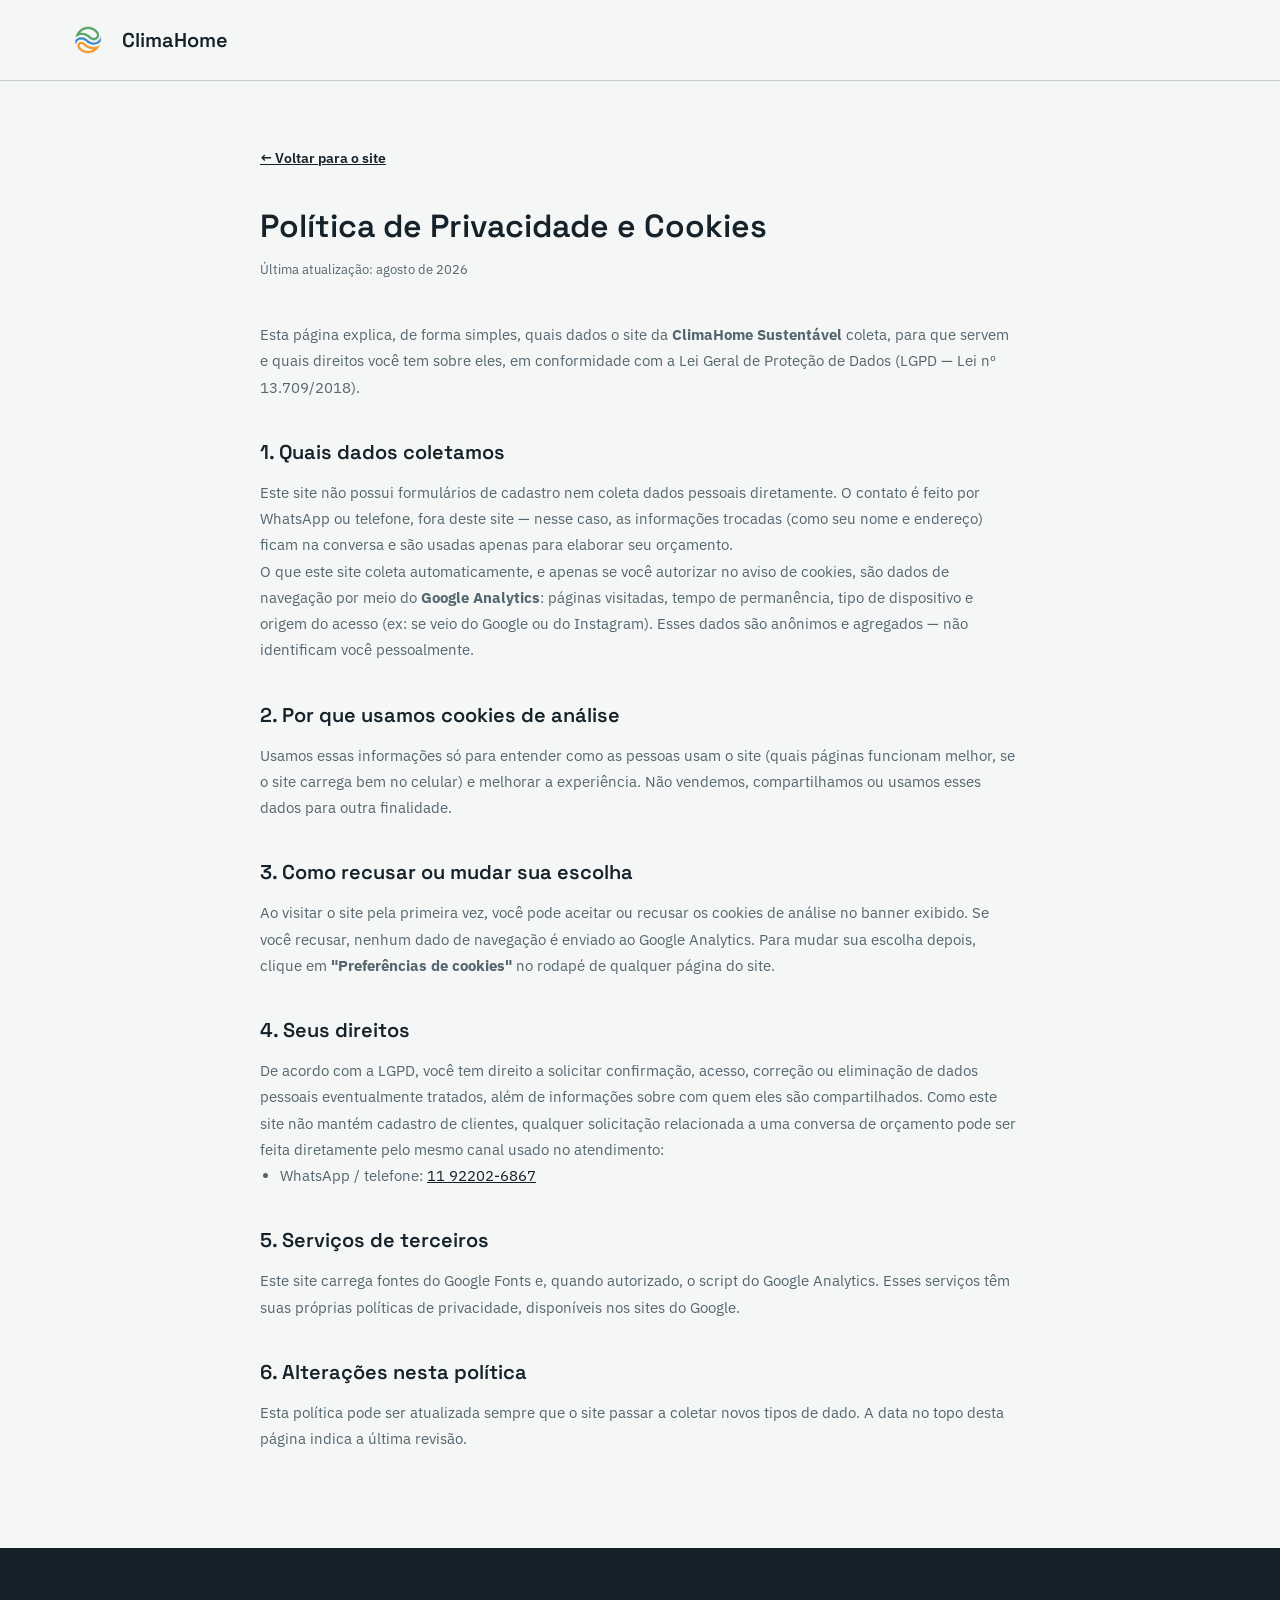
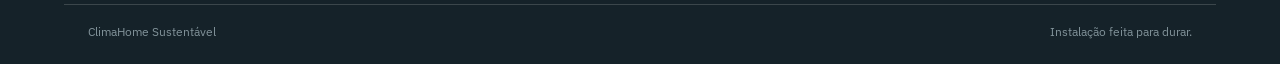
==== privacidade.html @ 676096f8 "Primeiro commit: landing page ClimaHome Sustentável" ====
<!DOCTYPE html>
<html lang="pt-BR">
<head>
<meta charset="UTF-8">
<meta name="viewport" content="width=device-width, initial-scale=1.0">
<title>Política de Privacidade — ClimaHome Sustentável</title>
<meta name="description" content="Política de privacidade e uso de cookies do site da ClimaHome Sustentável.">
<meta name="robots" content="noindex">
<link rel="canonical" href="https://www.climahomesustentavel.com.br/privacidade.html">
<link rel="preconnect" href="https://fonts.googleapis.com">
<link href="https://fonts.googleapis.com/css2?family=IBM+Plex+Sans:wght@400;500;600&family=Space+Grotesk:wght@500;600;700&display=swap" rel="stylesheet">
<link rel="stylesheet" href="styles.css">
<link rel="icon" type="image/png" href="assets/logo-icone.png">
<style>
  .legal{padding:64px 0 96px;max-width:760px}
  .legal h1{font-size:32px;margin-bottom:8px}
  .legal .updated{color:var(--ink-500);font-size:13px;margin-bottom:40px}
  .legal h2{font-size:20px;margin:36px 0 12px}
  .legal p,.legal li{color:var(--ink-500);font-size:15px;line-height:1.75}
  .legal ul{padding-left:20px;margin-bottom:12px}
  .legal a{color:var(--ink-900);text-decoration:underline}
  .back-link{display:inline-flex;align-items:center;gap:6px;margin-bottom:32px;font-size:14px;font-weight:600;color:var(--ink-900)}
</style>
</head>
<body>

<header>
  <div class="wrap nav">
    <a href="index.html" class="brand"><img src="assets/logo-icone.png" alt="ClimaHome Sustentável"><span>ClimaHome</span></a>
  </div>
</header>

<section class="wrap legal">
  <a class="back-link" href="index.html">← Voltar para o site</a>
  <h1>Política de Privacidade e Cookies</h1>
  <p class="updated">Última atualização: agosto de 2026</p>

  <p>Esta página explica, de forma simples, quais dados o site da <strong>ClimaHome Sustentável</strong> coleta, para que servem e quais direitos você tem sobre eles, em conformidade com a Lei Geral de Proteção de Dados (LGPD — Lei nº 13.709/2018).</p>

  <h2>1. Quais dados coletamos</h2>
  <p>Este site não possui formulários de cadastro nem coleta dados pessoais diretamente. O contato é feito por WhatsApp ou telefone, fora deste site — nesse caso, as informações trocadas (como seu nome e endereço) ficam na conversa e são usadas apenas para elaborar seu orçamento.</p>
  <p>O que este site coleta automaticamente, e apenas se você autorizar no aviso de cookies, são dados de navegação por meio do <strong>Google Analytics</strong>: páginas visitadas, tempo de permanência, tipo de dispositivo e origem do acesso (ex: se veio do Google ou do Instagram). Esses dados são anônimos e agregados — não identificam você pessoalmente.</p>

  <h2>2. Por que usamos cookies de análise</h2>
  <p>Usamos essas informações só para entender como as pessoas usam o site (quais páginas funcionam melhor, se o site carrega bem no celular) e melhorar a experiência. Não vendemos, compartilhamos ou usamos esses dados para outra finalidade.</p>

  <h2>3. Como recusar ou mudar sua escolha</h2>
  <p>Ao visitar o site pela primeira vez, você pode aceitar ou recusar os cookies de análise no banner exibido. Se você recusar, nenhum dado de navegação é enviado ao Google Analytics. Para mudar sua escolha depois, clique em <strong>"Preferências de cookies"</strong> no rodapé de qualquer página do site.</p>

  <h2>4. Seus direitos</h2>
  <p>De acordo com a LGPD, você tem direito a solicitar confirmação, acesso, correção ou eliminação de dados pessoais eventualmente tratados, além de informações sobre com quem eles são compartilhados. Como este site não mantém cadastro de clientes, qualquer solicitação relacionada a uma conversa de orçamento pode ser feita diretamente pelo mesmo canal usado no atendimento:</p>
  <ul>
    <li>WhatsApp / telefone: <a href="tel:+5511922026867">11 92202-6867</a></li>
  </ul>

  <h2>5. Serviços de terceiros</h2>
  <p>Este site carrega fontes do Google Fonts e, quando autorizado, o script do Google Analytics. Esses serviços têm suas próprias políticas de privacidade, disponíveis nos sites do Google.</p>

  <h2>6. Alterações nesta política</h2>
  <p>Esta política pode ser atualizada sempre que o site passar a coletar novos tipos de dado. A data no topo desta página indica a última revisão.</p>
</section>

<footer>
  <div class="wrap footer-bottom">
    <span>ClimaHome Sustentável</span>
    <span>Instalação feita para durar.</span>
  </div>
</footer>

</body>
</html>
---- styles.css ----
:root{--teal-900:#152229;--blue-500:#40afd4;--blue-50:#f5f6f6;--orange-500:#f49128;--orange-600:#dc7818;--green-500:#52a360;--ink-900:#152229;--ink-500:#54666e;--border:#c6cbcc;--paper:#f5f6f6;--radius:10px;}
*{box-sizing:border-box;margin:0;padding:0}html{scroll-behavior:smooth}body{background:var(--paper);color:var(--ink-900);font-family:'IBM Plex Sans',sans-serif;line-height:1.55}img{max-width:100%;display:block}a{color:inherit;text-decoration:none}.wrap{max-width:1152px;margin:0 auto;padding:0 24px}h1,h2,h3{font-family:'Space Grotesk',sans-serif;font-weight:600;letter-spacing:0}
header{position:sticky;top:0;z-index:20;border-bottom:1px solid var(--border);background:rgba(245,246,246,.88);backdrop-filter:blur(12px)}.nav{display:flex;align-items:center;justify-content:space-between;padding:16px 0}.brand{display:flex;align-items:center;gap:10px;font:600 20px 'Space Grotesk',sans-serif}.brand img{width:48px;height:48px;object-fit:cover;border-radius:50%}.brand span{font:600 20px 'Space Grotesk',sans-serif}.nav-links{display:flex;gap:32px;color:var(--ink-500);font-size:14px;font-weight:500}.btn{display:inline-flex;align-items:center;justify-content:center;gap:6px;padding:12px 22px;border:1.5px solid transparent;border-radius:999px;font-size:14px;font-weight:600;cursor:pointer}.btn-orange{background:var(--orange-500);color:var(--ink-900)}.btn-orange:hover{background:var(--orange-600)}.btn-blue{background:var(--blue-500);color:var(--ink-900)}.btn-blue:hover{background:#2e99b9}.btn-outline{border-color:var(--ink-900)}.btn-outline:hover{background:var(--ink-900);color:#fff}.btn-dark{background:var(--ink-900);color:#fff}
.hero{padding:64px 0 80px}.hero-grid{display:grid;grid-template-columns:1fr 1fr;gap:48px;align-items:center}.hero h1{font-size:clamp(36px,4.1vw,54px);line-height:1.18;margin-bottom:18px}.hero h1 .hl{color:var(--orange-500)}.hero h1 .c-blue{color:var(--blue-500)}.hero h1 .c-green{color:var(--green-500)}.hero h1 .c-orange{color:var(--orange-500)}.hero p{max-width:42ch;margin-bottom:26px;color:var(--ink-500);font-size:16px;line-height:1.7}.hero-ctas{display:flex;gap:14px}.hero-media{position:relative;overflow:hidden;background:var(--ink-900);border-radius:24px}.hero-media img{width:100%;height:460px;border-radius:24px;object-fit:cover;transition:opacity .35s ease}.hero-badge{position:absolute;right:18px;bottom:18px;display:flex;align-items:center;gap:6px;padding:9px 14px;border-radius:20px;background:rgba(21,34,41,.76);color:#f5f6f6;font-size:12px;font-weight:600}.hero-badge .tag{color:var(--orange-500)}
.hero-arrow{position:absolute;z-index:2;top:50%;display:grid;place-items:center;width:42px;height:42px;transform:translateY(-50%);border:1px solid rgba(255,255,255,.65);border-radius:50%;background:rgba(21,34,41,.55);color:#fff;font-size:28px;line-height:1;cursor:pointer}.hero-arrow:hover{background:var(--orange-500);border-color:var(--orange-500)}.hero-prev{left:16px}.hero-next{right:16px}.hero-controls{position:absolute;z-index:2;bottom:22px;left:50%;display:flex;gap:7px;transform:translateX(-50%)}.hero-dot{width:8px;height:8px;padding:0;border:0;border-radius:50%;background:rgba(255,255,255,.65);cursor:pointer}.hero-dot.is-active{width:24px;border-radius:10px;background:var(--orange-500)}
.trust{margin-top:0;border-top:1px solid var(--border);border-bottom:1px solid var(--border);background:#d9d9d9}.trust-row{display:flex;justify-content:space-between;gap:20px;padding:24px 0;flex-wrap:wrap}.trust-item{display:flex;align-items:center;gap:10px;font-size:14px}.trust-item .check{display:flex;align-items:center;justify-content:center;width:26px;height:26px;border-radius:50%;background:rgba(82,163,96,.16);color:var(--green-500);font-size:15px}
.faq{padding:80px 0;background:#fff}.faq h2{max-width:24ch;margin:8px 0 32px;font-size:32px}.faq-list{display:flex;flex-direction:column;gap:12px;max-width:760px}.faq-item{overflow:hidden;border:1px solid var(--border);border-radius:14px;background:#eaebeb;transition:background .25s ease}.faq-item.is-open{background:#fff}.faq-item>button{display:flex;align-items:center;justify-content:space-between;width:100%;gap:16px;padding:18px 20px;border:0;background:none;color:inherit;text-align:left;font:600 15px 'Space Grotesk',sans-serif;cursor:pointer}.faq-item>button span:last-child{color:var(--ink-500);transition:transform .25s ease}.faq-item.is-open>button span:last-child{transform:rotate(180deg)}.faq-answer{max-height:0;overflow:hidden;padding:0 20px;transition:max-height .3s ease,padding .3s ease}.faq-item.is-open .faq-answer{max-height:220px;padding-bottom:20px}.faq-answer p{color:var(--ink-500);font-size:14px;line-height:1.7}
.services,.portfolio,.about{padding:80px 0;text-align:left}.eyebrow{color:var(--green-500);font:500 12px 'IBM Plex Mono',monospace;letter-spacing:.04em;text-transform:uppercase}.services h2,.portfolio h2,.about h2{max-width:24ch;margin:8px 0 14px;font-size:32px}.services> .wrap>p{max-width:52ch;margin:0 0 40px;color:var(--ink-500);font-size:15px}.service-grid{display:grid;grid-template-columns:repeat(3,1fr);gap:18px;align-items:start}.service-card{overflow:hidden;padding:0;border:1px solid var(--border);border-radius:16px;background:#eaebeb;transition:background .25s ease}.service-card.is-open{background:#fff}.service-illustration{width:100%;height:150px;padding:28px;object-fit:contain;background:#fff}.service-card>button{display:flex;align-items:center;width:100%;gap:12px;padding:20px;border:0;background:none;color:inherit;text-align:left;cursor:pointer}.service-card>button>div:nth-child(2){flex:1}.service-card h3{margin:0 0 3px;font-size:18px}.service-card p{color:var(--ink-500);font-size:14px}.service-card .service-details{max-height:0;overflow:hidden;padding:0 20px;transition:max-height .3s ease,padding .3s ease}.service-card.is-open .service-details{max-height:160px;padding-bottom:20px}.service-details ul{margin:0;padding-left:18px;color:var(--ink-900);font-size:13px;line-height:1.7}
.portfolio h2{max-width:22ch}.portfolio h2 .hl{color:var(--orange-500)}.portfolio h2 .hl-blue{color:var(--green-500)}.filters{display:flex;justify-content:flex-start;gap:10px;margin-bottom:28px;flex-wrap:wrap}.filter-chip{padding:9px 18px;border:1.5px solid var(--border);border-radius:20px;background:transparent;color:var(--ink-500);font-size:13px;font-weight:600;cursor:pointer}.filter-chip.active{border-color:var(--green-500);background:var(--green-500);color:var(--ink-900)}.gallery{display:grid;grid-template-columns:repeat(3,1fr);gap:16px}.gallery figure{position:relative;overflow:hidden;margin:0;aspect-ratio:4/3;border-radius:12px;cursor:zoom-in}.gallery img{width:100%;height:100%;object-fit:cover;transition:transform .3s ease}.gallery figure:hover img{transform:scale(1.04)}.gallery figcaption{position:absolute;left:10px;bottom:10px;padding:5px 10px;border-radius:14px;background:rgba(255,255,255,.92);color:var(--ink-900);font-size:11px;font-weight:600}
.about-grid{display:grid;grid-template-columns:1fr 1fr;gap:48px;align-items:center}.about-photo{position:relative;width:100%;height:auto}.about-photo::before{display:none}.about-photo img{width:100%;height:550px;border-radius:20px;object-fit:cover;object-position:center top;box-shadow:none}.about-content{max-width:520px}.about p{max-width:48ch;color:var(--ink-500);font-size:15px}.about-lead{margin-bottom:16px;color:var(--ink-900)!important;font:600 30px/1.2 'Space Grotesk',sans-serif}.about-proof{display:flex;align-items:center;gap:14px;margin-top:28px;padding:12px;border-radius:14px;background:#eaebeb}.about-proof img{width:58px;height:58px;border-radius:10px;object-fit:cover;object-position:center top}.about-proof strong,.about-proof span{display:block}.about-proof strong{font:600 18px 'Space Grotesk',sans-serif}.about-proof span{color:var(--ink-500);font-size:13px}.social{padding:64px 0;border-top:1px solid var(--border);background:#fff}.social-inner{display:flex;align-items:center;justify-content:space-between;gap:48px}.social h2{max-width:22ch;margin:8px 0;color:var(--ink-900);font:600 30px 'Space Grotesk',sans-serif}.social p{color:var(--ink-500);font-size:15px}.social-video{display:flex;align-items:center;gap:18px}.social-link{display:inline-flex;align-items:center;gap:12px;padding:15px 20px;border:1px solid var(--ink-900);border-radius:999px;color:var(--ink-900);font-weight:600;white-space:nowrap}.social-link:hover{background:var(--orange-500);border-color:var(--orange-500);color:var(--ink-900)}.how{padding:80px 0;background:var(--ink-900);color:#fff}.how .eyebrow{color:var(--orange-500)}.how h2{max-width:16ch;margin:14px 0 40px;color:#fff;font-size:32px;line-height:1.2}.steps{display:grid;grid-template-columns:repeat(4,1fr);gap:32px}.step-num{display:block;margin-bottom:8px;color:var(--orange-500);font:500 28px 'IBM Plex Mono',monospace}.step h3{margin-bottom:8px;color:#fff;font-size:17px}.step p{color:#9ba9af;font-size:14px}.contact{padding:0 0 80px}.cta-box{display:flex;align-items:center;justify-content:space-between;gap:24px;margin-top:64px;padding:40px;border-radius:24px;background:var(--blue-500);flex-wrap:wrap}
.contact-card{padding:40px;border:1px solid var(--border);border-radius:24px;background:#fff}
.contact-intro{max-width:60ch;margin-bottom:28px}
.contact-intro h3{margin:10px 0 8px;font-size:26px}
.contact-intro p{color:var(--ink-500);font-size:14px}
.contact-form{display:grid;grid-template-columns:1fr 1fr;gap:18px 20px}
.contact-form .field{display:flex;flex-direction:column;gap:6px;font-size:13px;font-weight:600;color:var(--ink-900)}
.contact-form .field em{color:var(--ink-500);font-weight:500;font-style:normal}
.contact-form .field-full{grid-column:1/-1}
.contact-form input,.contact-form select,.contact-form textarea{padding:12px 14px;border:1.5px solid var(--border);border-radius:10px;background:var(--paper);color:var(--ink-900);font:400 14px 'IBM Plex Sans',sans-serif}
.contact-form input:focus,.contact-form select:focus,.contact-form textarea:focus{outline:2px solid var(--blue-500);outline-offset:1px}
.contact-form textarea{resize:vertical}
.contact-submit{grid-column:1/-1;justify-self:start;margin-top:4px}.cta-box h3{margin-bottom:4px;color:#fff;font-size:26px}.cta-box p{color:rgba(255,255,255,.9);font-size:13px}.cta-box .btn-dark{background:var(--ink-900)}.lightbox{position:fixed;inset:0;z-index:50;display:none;align-items:center;justify-content:center;padding:24px;background:rgba(21,34,41,.88)}.lightbox.is-visible{display:flex}.lightbox img{max-width:min(900px,92vw);max-height:82vh;border-radius:14px}.lightbox-close{position:absolute;top:22px;right:22px;width:40px;height:40px;border:0;border-radius:50%;font-size:24px;cursor:pointer}.lightbox-prev,.lightbox-next{position:absolute;z-index:2;top:50%;display:grid;place-items:center;width:48px;height:48px;transform:translateY(-50%);border:1px solid rgba(255,255,255,.65);border-radius:50%;background:rgba(21,34,41,.55);color:#fff;font-size:30px;line-height:1;cursor:pointer}.lightbox-prev:hover,.lightbox-next:hover{background:var(--orange-500);border-color:var(--orange-500)}.lightbox-prev{left:16px}.lightbox-next{right:16px}:focus-visible{outline:2px solid var(--orange-500);outline-offset:2px}
@media(max-width:820px){.nav-links{display:none}.hero{padding-top:40px}.hero-grid{grid-template-columns:1fr}.hero h1{font-size:36px}.hero-media img{height:390px}.gallery{grid-template-columns:repeat(2,1fr)}.service-grid{grid-template-columns:1fr}.about-grid{grid-template-columns:1fr}.about-photo img{height:520px}.social-inner{align-items:flex-start;flex-direction:column}.social-video{align-items:flex-start;flex-direction:column;width:100%}.social-link{align-self:flex-start}.steps{grid-template-columns:repeat(2,1fr)}.trust-row{justify-content:flex-start}.cta-box{padding:28px}.contact-card{padding:28px}.contact-form{grid-template-columns:1fr}}
@media(max-width:520px){.hero h1{font-size:34px}.gallery{grid-template-columns:1fr}.steps{grid-template-columns:1fr}.cta-box h3{font-size:22px}.lightbox-prev,.lightbox-next{width:40px;height:40px;font-size:24px}.lightbox-prev{left:6px}.lightbox-next{right:6px}}

@media(min-width:821px) and (max-width:1040px){.service-grid{grid-template-columns:repeat(2,1fr)}}

.reel-preview{position:relative;display:block;width:300px;height:390px;overflow:hidden;border:8px solid #d9f1f7;border-radius:20px;background:var(--blue-50);box-shadow:0 18px 36px rgba(21,34,41,.12)}.reel-preview img{width:100%;height:100%;object-fit:cover;transition:transform .4s ease}.reel-preview::after{position:absolute;inset:0;background:linear-gradient(180deg,rgba(21,34,41,0) 42%,rgba(21,34,41,.8) 100%);content:''}.reel-preview:hover img{transform:scale(1.04)}.reel-play{position:absolute;z-index:1;top:50%;left:50%;display:grid;place-items:center;width:64px;height:64px;transform:translate(-50%,-50%);border:2px solid #fff;border-radius:50%;background:var(--orange-500);color:#fff;font-size:20px;padding-left:4px;box-shadow:0 8px 20px rgba(21,34,41,.2)}.reel-caption{position:absolute;z-index:1;right:20px;bottom:20px;left:20px;color:#fff}.reel-caption strong,.reel-caption small{display:block}.reel-caption strong{font:600 18px/1.2 'Space Grotesk',sans-serif}.reel-caption small{margin-top:6px;color:#d9f1f7;font-size:12px}.social-video{align-items:flex-end}
@media(max-width:820px){.reel-preview{width:100%;max-width:360px;height:390px}.social-video{align-items:flex-start}}

.cookie-banner{position:fixed;z-index:60;left:16px;right:16px;bottom:16px;display:none;flex-wrap:wrap;align-items:center;justify-content:space-between;gap:16px;max-width:640px;margin:0 auto;padding:18px 20px;border:1px solid var(--border);border-radius:16px;background:#fff;box-shadow:0 18px 40px rgba(21,34,41,.18)}.cookie-banner.is-visible{display:flex}.cookie-banner p{flex:1 1 260px;margin:0;color:var(--ink-500);font-size:13px;line-height:1.6}.cookie-banner a{color:var(--ink-900);text-decoration:underline}.cookie-actions{display:flex;gap:10px;flex-shrink:0}.cookie-actions .btn{padding:10px 18px;font-size:13px}
@media(max-width:520px){.cookie-banner{flex-direction:column;align-items:stretch;left:10px;right:10px;bottom:10px;padding:16px}.cookie-actions{justify-content:flex-end}}
body.has-cookie-banner .whatsapp-float{bottom:100px;transition:bottom .2s ease}
@media(max-width:520px){body.has-cookie-banner .whatsapp-float{bottom:190px}}

.whatsapp-float{position:fixed;right:24px;bottom:24px;z-index:30;display:grid;place-items:center;width:56px;height:56px;padding:0;border-radius:50%;background:#25d366;color:#fff;box-shadow:0 10px 24px rgba(21,34,41,.22);transition:transform .2s ease,box-shadow .2s ease}.whatsapp-float:hover{transform:translateY(-3px);box-shadow:0 14px 28px rgba(21,34,41,.28)}.whatsapp-float span{display:none}.whatsapp-float svg{width:27px;height:27px;fill:currentColor}.whatsapp-float:focus-visible{outline:3px solid var(--orange-500);outline-offset:3px}
@media(max-width:520px){.whatsapp-float{right:16px;bottom:16px;width:52px;height:52px;padding:0;justify-content:center}.whatsapp-float span{display:none}.whatsapp-float svg{width:25px;height:25px}}

footer{padding:56px 0 22px;background:var(--ink-900);border-top:0;color:#fff}.footer-grid{display:grid;grid-template-columns:2fr 1fr 1fr 1fr;gap:42px;padding-bottom:44px}.footer-brand-block{max-width:270px}.footer-brand-block .foot-brand img{width:190px;height:auto;filter:brightness(0) invert(1)}.footer-brand-block p{margin-top:18px;color:#aebbc0;font-size:13px;line-height:1.6}.footer-column{display:flex;flex-direction:column;align-items:flex-start;gap:10px}.footer-column h3{margin-bottom:7px;color:#fff;font-size:15px}.footer-column a,.footer-column span{color:#aebbc0;font-size:13px;transition:color .2s ease}.footer-column a:hover{color:var(--orange-500)}.footer-contact a:first-of-type{color:var(--orange-500);font-weight:600}.footer-bottom{display:flex;justify-content:space-between;gap:20px;padding-top:18px;border-top:1px solid rgba(255,255,255,.16);color:#82939a;font-size:12px;flex-wrap:wrap}.footer-bottom a{text-decoration:underline}.footer-bottom a:hover{color:var(--orange-500)}.footer-link-btn{border:0;background:none;padding:0;color:#82939a;font-size:12px;text-decoration:underline;cursor:pointer}.footer-link-btn:hover{color:var(--orange-500)}
@media(max-width:820px){.footer-grid{grid-template-columns:repeat(2,1fr);gap:32px}.footer-brand-block{grid-column:1/-1;max-width:360px}}
@media(max-width:520px){.footer-grid{grid-template-columns:1fr 1fr;gap:28px 18px}.footer-bottom{align-items:flex-start;flex-direction:column;gap:6px}.footer-brand-block .foot-brand img{width:170px}}
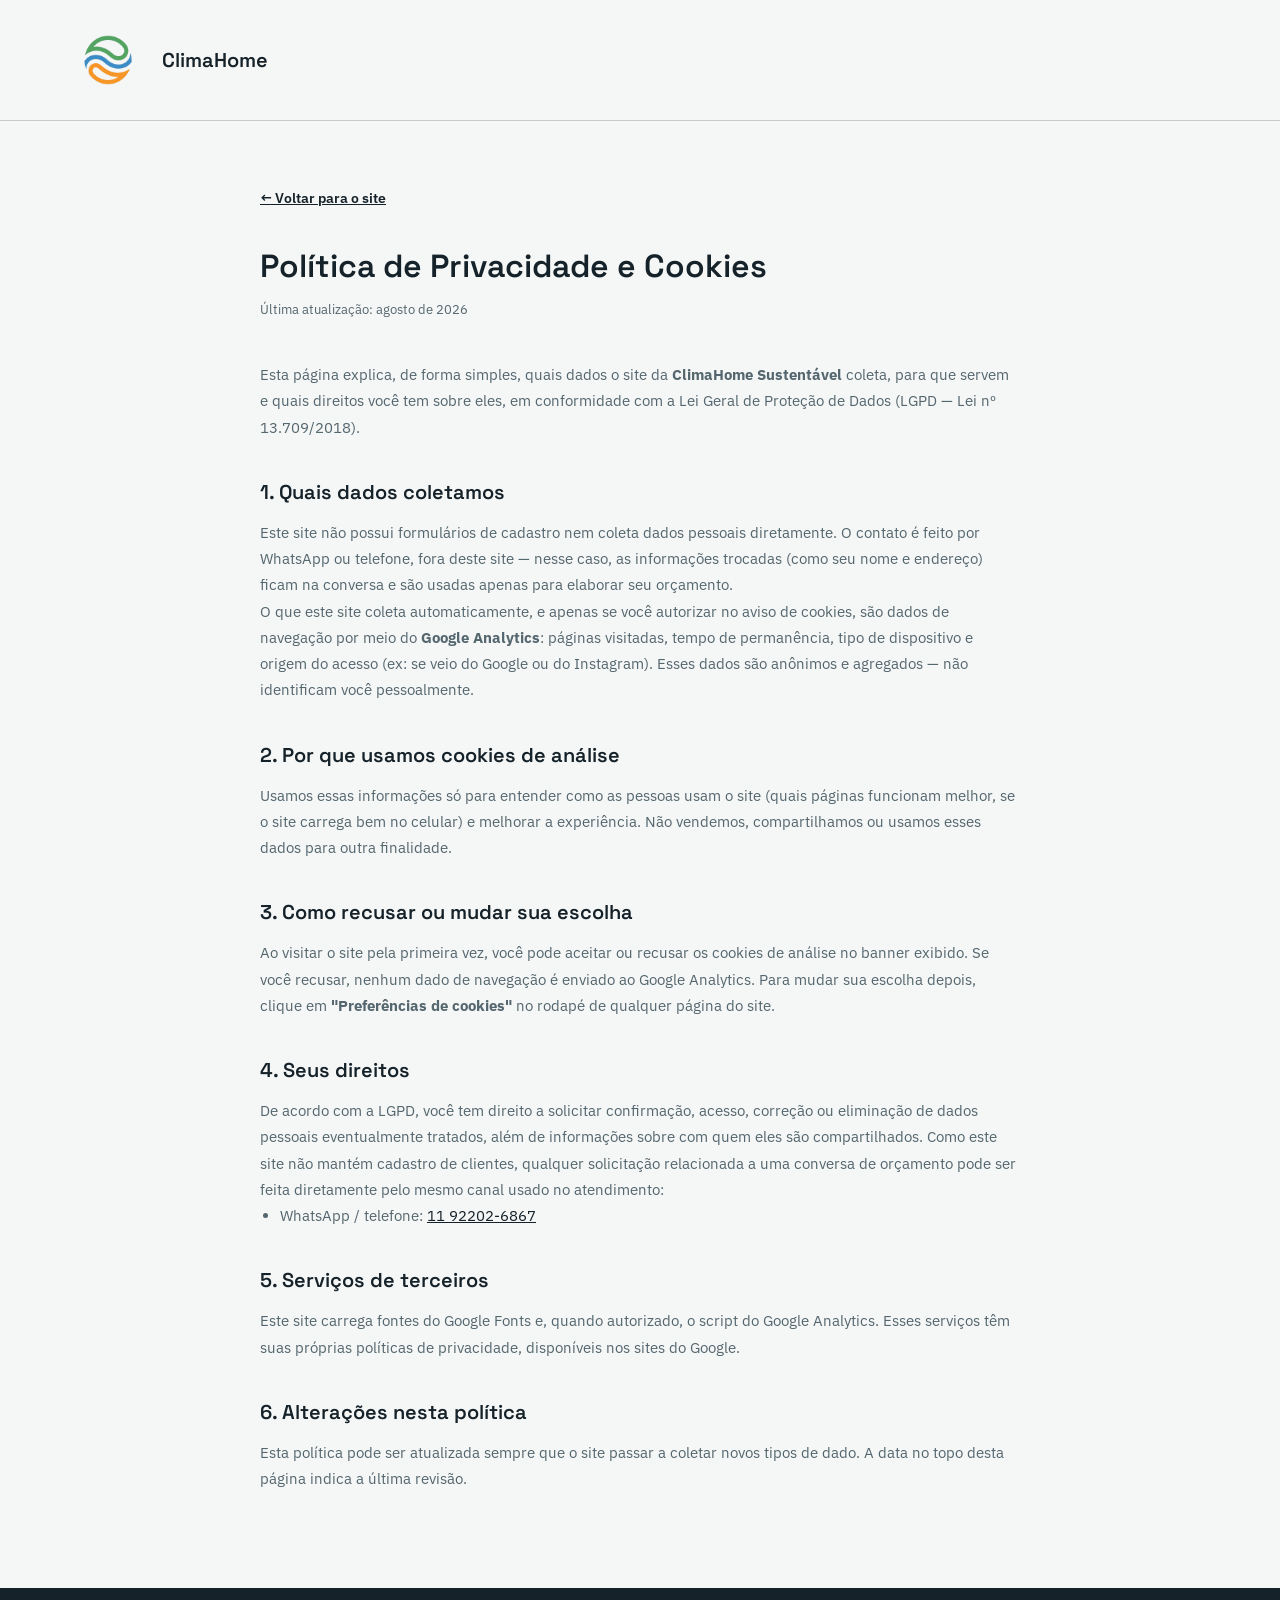
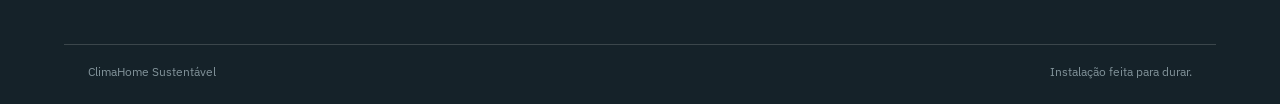
==== commit eb4441eb: "feat: redesenha hero com imagem em destaque e sobreposição de conteúdo" ====
--- a/privacidade.html
+++ b/privacidade.html
@@ -10,7 +10,9 @@
 <link rel="preconnect" href="https://fonts.googleapis.com">
 <link href="https://fonts.googleapis.com/css2?family=IBM+Plex+Sans:wght@400;500;600&family=Space+Grotesk:wght@500;600;700&display=swap" rel="stylesheet">
 <link rel="stylesheet" href="styles.css">
-<link rel="icon" type="image/png" href="assets/logo-icone.png">
+<link rel="icon" type="image/png" sizes="32x32" href="assets/favicon-32.png">
+<link rel="icon" type="image/png" sizes="512x512" href="assets/favicon.png">
+<link rel="apple-touch-icon" sizes="180x180" href="assets/favicon-180.png">
 <style>
   .legal{padding:64px 0 96px;max-width:760px}
   .legal h1{font-size:32px;margin-bottom:8px}
--- a/styles.css
+++ b/styles.css
@@ -1,12 +1,12 @@
 :root{--teal-900:#152229;--blue-500:#40afd4;--blue-50:#f5f6f6;--orange-500:#f49128;--orange-600:#dc7818;--green-500:#52a360;--ink-900:#152229;--ink-500:#54666e;--border:#c6cbcc;--paper:#f5f6f6;--radius:10px;}
 *{box-sizing:border-box;margin:0;padding:0}html{scroll-behavior:smooth}body{background:var(--paper);color:var(--ink-900);font-family:'IBM Plex Sans',sans-serif;line-height:1.55}img{max-width:100%;display:block}a{color:inherit;text-decoration:none}.wrap{max-width:1152px;margin:0 auto;padding:0 24px}h1,h2,h3{font-family:'Space Grotesk',sans-serif;font-weight:600;letter-spacing:0}
-header{position:sticky;top:0;z-index:20;border-bottom:1px solid var(--border);background:rgba(245,246,246,.88);backdrop-filter:blur(12px)}.nav{display:flex;align-items:center;justify-content:space-between;padding:16px 0}.brand{display:flex;align-items:center;gap:10px;font:600 20px 'Space Grotesk',sans-serif}.brand img{width:48px;height:48px;object-fit:cover;border-radius:50%}.brand span{font:600 20px 'Space Grotesk',sans-serif}.nav-links{display:flex;gap:32px;color:var(--ink-500);font-size:14px;font-weight:500}.btn{display:inline-flex;align-items:center;justify-content:center;gap:6px;padding:12px 22px;border:1.5px solid transparent;border-radius:999px;font-size:14px;font-weight:600;cursor:pointer}.btn-orange{background:var(--orange-500);color:var(--ink-900)}.btn-orange:hover{background:var(--orange-600)}.btn-blue{background:var(--blue-500);color:var(--ink-900)}.btn-blue:hover{background:#2e99b9}.btn-outline{border-color:var(--ink-900)}.btn-outline:hover{background:var(--ink-900);color:#fff}.btn-dark{background:var(--ink-900);color:#fff}
-.hero{padding:64px 0 80px}.hero-grid{display:grid;grid-template-columns:1fr 1fr;gap:48px;align-items:center}.hero h1{font-size:clamp(36px,4.1vw,54px);line-height:1.18;margin-bottom:18px}.hero h1 .hl{color:var(--orange-500)}.hero h1 .c-blue{color:var(--blue-500)}.hero h1 .c-green{color:var(--green-500)}.hero h1 .c-orange{color:var(--orange-500)}.hero p{max-width:42ch;margin-bottom:26px;color:var(--ink-500);font-size:16px;line-height:1.7}.hero-ctas{display:flex;gap:14px}.hero-media{position:relative;overflow:hidden;background:var(--ink-900);border-radius:24px}.hero-media img{width:100%;height:460px;border-radius:24px;object-fit:cover;transition:opacity .35s ease}.hero-badge{position:absolute;right:18px;bottom:18px;display:flex;align-items:center;gap:6px;padding:9px 14px;border-radius:20px;background:rgba(21,34,41,.76);color:#f5f6f6;font-size:12px;font-weight:600}.hero-badge .tag{color:var(--orange-500)}
-.hero-arrow{position:absolute;z-index:2;top:50%;display:grid;place-items:center;width:42px;height:42px;transform:translateY(-50%);border:1px solid rgba(255,255,255,.65);border-radius:50%;background:rgba(21,34,41,.55);color:#fff;font-size:28px;line-height:1;cursor:pointer}.hero-arrow:hover{background:var(--orange-500);border-color:var(--orange-500)}.hero-prev{left:16px}.hero-next{right:16px}.hero-controls{position:absolute;z-index:2;bottom:22px;left:50%;display:flex;gap:7px;transform:translateX(-50%)}.hero-dot{width:8px;height:8px;padding:0;border:0;border-radius:50%;background:rgba(255,255,255,.65);cursor:pointer}.hero-dot.is-active{width:24px;border-radius:10px;background:var(--orange-500)}
+header{position:sticky;top:0;z-index:20;border-bottom:1px solid var(--border);background:rgba(245,246,246,.88);backdrop-filter:blur(12px)}.nav{display:flex;align-items:center;justify-content:space-between;padding:16px 0}.brand{display:flex;align-items:center;gap:10px;font:600 20px 'Space Grotesk',sans-serif}.brand img{width:88px;height:88px;object-fit:cover;border-radius:50%}.brand span{font:600 20px 'Space Grotesk',sans-serif}.nav-links{display:flex;gap:32px;color:var(--ink-500);font-size:14px;font-weight:500}.btn{display:inline-flex;align-items:center;justify-content:center;gap:6px;padding:12px 22px;border:1.5px solid transparent;border-radius:999px;font-size:14px;font-weight:600;cursor:pointer}.btn-orange{background:var(--orange-500);color:var(--ink-900)}.btn-orange:hover{background:var(--orange-600)}.btn-blue{background:var(--blue-500);color:var(--ink-900)}.btn-blue:hover{background:#2e99b9}.btn-outline{border-color:var(--ink-900)}.btn-outline:hover{background:var(--ink-900);color:#fff}.btn-outline-light{background:#fff;color:var(--ink-900);border-color:#fff}.btn-outline-light:hover{background:var(--paper)}.btn-dark{background:var(--ink-900);color:#fff}
+.hero{padding:40px 0 64px}.hero-media{position:relative;overflow:hidden;border-radius:28px;background:var(--ink-900)}.hero-media img{width:100%;height:640px;display:block;object-fit:cover;transition:opacity .35s ease}.hero-overlay{position:absolute;inset:0;background:linear-gradient(100deg,rgba(21,34,41,.82) 0%,rgba(21,34,41,.6) 32%,rgba(21,34,41,.18) 58%,rgba(21,34,41,0) 78%)}.hero-content{position:absolute;inset:0;z-index:1;display:flex;flex-direction:column;justify-content:center;max-width:600px;padding:0 0 0 56px}.hero-content h1{color:#fff;font-size:clamp(30px,3.6vw,46px);line-height:1.2;margin-bottom:18px;text-shadow:0 2px 18px rgba(21,34,41,.35)}.hero-content h1 .c-blue{color:var(--blue-500)}.hero-content h1 .c-green{color:var(--green-500)}.hero-content h1 .c-orange{color:var(--orange-500)}.hero-content p{max-width:42ch;margin-bottom:26px;color:rgba(245,246,246,.94);font-size:16px;line-height:1.7}.hero-ctas{display:flex;gap:14px;flex-wrap:wrap}.hero-badge{position:absolute;z-index:1;right:18px;bottom:18px;display:flex;align-items:center;gap:6px;padding:9px 14px;border-radius:20px;background:rgba(21,34,41,.55);backdrop-filter:blur(4px);color:#f5f6f6;font-size:12px;font-weight:600}.hero-badge .tag{color:var(--orange-500)}
+.hero-arrow{position:absolute;z-index:2;top:24px;display:grid;place-items:center;width:42px;height:42px;border:1px solid rgba(255,255,255,.65);border-radius:50%;background:rgba(21,34,41,.4);color:#fff;font-size:28px;line-height:1;cursor:pointer}.hero-arrow:hover{background:var(--orange-500);border-color:var(--orange-500)}.hero-prev{right:76px}.hero-next{right:24px}
 .trust{margin-top:0;border-top:1px solid var(--border);border-bottom:1px solid var(--border);background:#d9d9d9}.trust-row{display:flex;justify-content:space-between;gap:20px;padding:24px 0;flex-wrap:wrap}.trust-item{display:flex;align-items:center;gap:10px;font-size:14px}.trust-item .check{display:flex;align-items:center;justify-content:center;width:26px;height:26px;border-radius:50%;background:rgba(82,163,96,.16);color:var(--green-500);font-size:15px}
 .faq{padding:80px 0;background:#fff}.faq h2{max-width:24ch;margin:8px 0 32px;font-size:32px}.faq-list{display:flex;flex-direction:column;gap:12px;max-width:760px}.faq-item{overflow:hidden;border:1px solid var(--border);border-radius:14px;background:#eaebeb;transition:background .25s ease}.faq-item.is-open{background:#fff}.faq-item>button{display:flex;align-items:center;justify-content:space-between;width:100%;gap:16px;padding:18px 20px;border:0;background:none;color:inherit;text-align:left;font:600 15px 'Space Grotesk',sans-serif;cursor:pointer}.faq-item>button span:last-child{color:var(--ink-500);transition:transform .25s ease}.faq-item.is-open>button span:last-child{transform:rotate(180deg)}.faq-answer{max-height:0;overflow:hidden;padding:0 20px;transition:max-height .3s ease,padding .3s ease}.faq-item.is-open .faq-answer{max-height:220px;padding-bottom:20px}.faq-answer p{color:var(--ink-500);font-size:14px;line-height:1.7}
 .services,.portfolio,.about{padding:80px 0;text-align:left}.eyebrow{color:var(--green-500);font:500 12px 'IBM Plex Mono',monospace;letter-spacing:.04em;text-transform:uppercase}.services h2,.portfolio h2,.about h2{max-width:24ch;margin:8px 0 14px;font-size:32px}.services> .wrap>p{max-width:52ch;margin:0 0 40px;color:var(--ink-500);font-size:15px}.service-grid{display:grid;grid-template-columns:repeat(3,1fr);gap:18px;align-items:start}.service-card{overflow:hidden;padding:0;border:1px solid var(--border);border-radius:16px;background:#eaebeb;transition:background .25s ease}.service-card.is-open{background:#fff}.service-illustration{width:100%;height:150px;padding:28px;object-fit:contain;background:#fff}.service-card>button{display:flex;align-items:center;width:100%;gap:12px;padding:20px;border:0;background:none;color:inherit;text-align:left;cursor:pointer}.service-card>button>div:nth-child(2){flex:1}.service-card h3{margin:0 0 3px;font-size:18px}.service-card p{color:var(--ink-500);font-size:14px}.service-card .service-details{max-height:0;overflow:hidden;padding:0 20px;transition:max-height .3s ease,padding .3s ease}.service-card.is-open .service-details{max-height:160px;padding-bottom:20px}.service-details ul{margin:0;padding-left:18px;color:var(--ink-900);font-size:13px;line-height:1.7}
-.portfolio h2{max-width:22ch}.portfolio h2 .hl{color:var(--orange-500)}.portfolio h2 .hl-blue{color:var(--green-500)}.filters{display:flex;justify-content:flex-start;gap:10px;margin-bottom:28px;flex-wrap:wrap}.filter-chip{padding:9px 18px;border:1.5px solid var(--border);border-radius:20px;background:transparent;color:var(--ink-500);font-size:13px;font-weight:600;cursor:pointer}.filter-chip.active{border-color:var(--green-500);background:var(--green-500);color:var(--ink-900)}.gallery{display:grid;grid-template-columns:repeat(3,1fr);gap:16px}.gallery figure{position:relative;overflow:hidden;margin:0;aspect-ratio:4/3;border-radius:12px;cursor:zoom-in}.gallery img{width:100%;height:100%;object-fit:cover;transition:transform .3s ease}.gallery figure:hover img{transform:scale(1.04)}.gallery figcaption{position:absolute;left:10px;bottom:10px;padding:5px 10px;border-radius:14px;background:rgba(255,255,255,.92);color:var(--ink-900);font-size:11px;font-weight:600}
+.portfolio h2{max-width:22ch}.portfolio h2 .hl{color:var(--orange-500)}.portfolio h2 .hl-blue{color:var(--green-500)}.filters{display:flex;justify-content:flex-start;gap:10px;margin-bottom:28px;flex-wrap:wrap}.filter-chip{padding:9px 18px;border:1.5px solid var(--border);border-radius:20px;background:transparent;color:var(--ink-500);font-size:13px;font-weight:600;cursor:pointer}.filter-chip.active{border-color:var(--green-500);background:var(--green-500);color:var(--ink-900)}.gallery{display:grid;grid-template-columns:repeat(3,1fr);gap:16px}.gallery figure{position:relative;overflow:hidden;margin:0;aspect-ratio:4/3;border-radius:12px;cursor:zoom-in;transition:opacity .4s ease,transform .4s ease}.gallery figure.is-hiding{opacity:0;transform:scale(.94)}.gallery.is-all{grid-auto-rows:150px;grid-auto-flow:dense}.gallery.is-all figure{aspect-ratio:auto;height:100%}.gallery.is-all figure.is-large{grid-column:span 2;grid-row:span 2}.gallery img{width:100%;height:100%;object-fit:cover;transition:transform .3s ease}.gallery figure:hover img{transform:scale(1.04)}.gallery figcaption{position:absolute;left:10px;bottom:10px;padding:5px 10px;border-radius:14px;background:rgba(255,255,255,.92);color:var(--ink-900);font-size:11px;font-weight:600}
 .about-grid{display:grid;grid-template-columns:1fr 1fr;gap:48px;align-items:center}.about-photo{position:relative;width:100%;height:auto}.about-photo::before{display:none}.about-photo img{width:100%;height:550px;border-radius:20px;object-fit:cover;object-position:center top;box-shadow:none}.about-content{max-width:520px}.about p{max-width:48ch;color:var(--ink-500);font-size:15px}.about-lead{margin-bottom:16px;color:var(--ink-900)!important;font:600 30px/1.2 'Space Grotesk',sans-serif}.about-proof{display:flex;align-items:center;gap:14px;margin-top:28px;padding:12px;border-radius:14px;background:#eaebeb}.about-proof img{width:58px;height:58px;border-radius:10px;object-fit:cover;object-position:center top}.about-proof strong,.about-proof span{display:block}.about-proof strong{font:600 18px 'Space Grotesk',sans-serif}.about-proof span{color:var(--ink-500);font-size:13px}.social{padding:64px 0;border-top:1px solid var(--border);background:#fff}.social-inner{display:flex;align-items:center;justify-content:space-between;gap:48px}.social h2{max-width:22ch;margin:8px 0;color:var(--ink-900);font:600 30px 'Space Grotesk',sans-serif}.social p{color:var(--ink-500);font-size:15px}.social-video{display:flex;align-items:center;gap:18px}.social-link{display:inline-flex;align-items:center;gap:12px;padding:15px 20px;border:1px solid var(--ink-900);border-radius:999px;color:var(--ink-900);font-weight:600;white-space:nowrap}.social-link:hover{background:var(--orange-500);border-color:var(--orange-500);color:var(--ink-900)}.how{padding:80px 0;background:var(--ink-900);color:#fff}.how .eyebrow{color:var(--orange-500)}.how h2{max-width:16ch;margin:14px 0 40px;color:#fff;font-size:32px;line-height:1.2}.steps{display:grid;grid-template-columns:repeat(4,1fr);gap:32px}.step-num{display:block;margin-bottom:8px;color:var(--orange-500);font:500 28px 'IBM Plex Mono',monospace}.step h3{margin-bottom:8px;color:#fff;font-size:17px}.step p{color:#9ba9af;font-size:14px}.contact{padding:0 0 80px}.cta-box{display:flex;align-items:center;justify-content:space-between;gap:24px;margin-top:64px;padding:40px;border-radius:24px;background:var(--blue-500);flex-wrap:wrap}
 .contact-card{padding:40px;border:1px solid var(--border);border-radius:24px;background:#fff}
 .contact-intro{max-width:60ch;margin-bottom:28px}
@@ -20,8 +20,8 @@
 .contact-form input:focus,.contact-form select:focus,.contact-form textarea:focus{outline:2px solid var(--blue-500);outline-offset:1px}
 .contact-form textarea{resize:vertical}
 .contact-submit{grid-column:1/-1;justify-self:start;margin-top:4px}.cta-box h3{margin-bottom:4px;color:#fff;font-size:26px}.cta-box p{color:rgba(255,255,255,.9);font-size:13px}.cta-box .btn-dark{background:var(--ink-900)}.lightbox{position:fixed;inset:0;z-index:50;display:none;align-items:center;justify-content:center;padding:24px;background:rgba(21,34,41,.88)}.lightbox.is-visible{display:flex}.lightbox img{max-width:min(900px,92vw);max-height:82vh;border-radius:14px}.lightbox-close{position:absolute;top:22px;right:22px;width:40px;height:40px;border:0;border-radius:50%;font-size:24px;cursor:pointer}.lightbox-prev,.lightbox-next{position:absolute;z-index:2;top:50%;display:grid;place-items:center;width:48px;height:48px;transform:translateY(-50%);border:1px solid rgba(255,255,255,.65);border-radius:50%;background:rgba(21,34,41,.55);color:#fff;font-size:30px;line-height:1;cursor:pointer}.lightbox-prev:hover,.lightbox-next:hover{background:var(--orange-500);border-color:var(--orange-500)}.lightbox-prev{left:16px}.lightbox-next{right:16px}:focus-visible{outline:2px solid var(--orange-500);outline-offset:2px}
-@media(max-width:820px){.nav-links{display:none}.hero{padding-top:40px}.hero-grid{grid-template-columns:1fr}.hero h1{font-size:36px}.hero-media img{height:390px}.gallery{grid-template-columns:repeat(2,1fr)}.service-grid{grid-template-columns:1fr}.about-grid{grid-template-columns:1fr}.about-photo img{height:520px}.social-inner{align-items:flex-start;flex-direction:column}.social-video{align-items:flex-start;flex-direction:column;width:100%}.social-link{align-self:flex-start}.steps{grid-template-columns:repeat(2,1fr)}.trust-row{justify-content:flex-start}.cta-box{padding:28px}.contact-card{padding:28px}.contact-form{grid-template-columns:1fr}}
-@media(max-width:520px){.hero h1{font-size:34px}.gallery{grid-template-columns:1fr}.steps{grid-template-columns:1fr}.cta-box h3{font-size:22px}.lightbox-prev,.lightbox-next{width:40px;height:40px;font-size:24px}.lightbox-prev{left:6px}.lightbox-next{right:6px}}
+@media(max-width:820px){.nav-links{display:none}.brand img{width:56px;height:56px}.hero{padding-top:40px}.hero-media img{height:520px}.hero-content{max-width:100%;padding:0 24px;align-items:flex-start}.hero-content h1{font-size:32px}.hero-overlay{background:linear-gradient(180deg,rgba(21,34,41,.2) 0%,rgba(21,34,41,.55) 45%,rgba(21,34,41,.85) 100%)}.gallery{grid-template-columns:repeat(2,1fr)}.gallery.is-all{grid-auto-rows:170px}.service-grid{grid-template-columns:1fr}.about-grid{grid-template-columns:1fr}.about-photo img{height:520px}.social-inner{align-items:flex-start;flex-direction:column}.social-video{align-items:flex-start;flex-direction:column;width:100%}.social-link{align-self:flex-start}.steps{grid-template-columns:repeat(2,1fr)}.trust-row{justify-content:flex-start}.cta-box{padding:28px}.contact-card{padding:28px}.contact-form{grid-template-columns:1fr}}
+@media(max-width:520px){.hero-media img{height:460px}.hero-content h1{font-size:26px}.hero-content p{font-size:14px}.gallery{grid-template-columns:1fr}.gallery.is-all{grid-auto-rows:230px}.gallery.is-all figure.is-large{grid-column:span 1;grid-row:span 1}.steps{grid-template-columns:1fr}.cta-box h3{font-size:22px}.lightbox-prev,.lightbox-next{width:40px;height:40px;font-size:24px}.lightbox-prev{left:6px}.lightbox-next{right:6px}}
 
 @media(min-width:821px) and (max-width:1040px){.service-grid{grid-template-columns:repeat(2,1fr)}}
 
@@ -29,7 +29,7 @@
 @media(max-width:820px){.reel-preview{width:100%;max-width:360px;height:390px}.social-video{align-items:flex-start}}
 
 .cookie-banner{position:fixed;z-index:60;left:16px;right:16px;bottom:16px;display:none;flex-wrap:wrap;align-items:center;justify-content:space-between;gap:16px;max-width:640px;margin:0 auto;padding:18px 20px;border:1px solid var(--border);border-radius:16px;background:#fff;box-shadow:0 18px 40px rgba(21,34,41,.18)}.cookie-banner.is-visible{display:flex}.cookie-banner p{flex:1 1 260px;margin:0;color:var(--ink-500);font-size:13px;line-height:1.6}.cookie-banner a{color:var(--ink-900);text-decoration:underline}.cookie-actions{display:flex;gap:10px;flex-shrink:0}.cookie-actions .btn{padding:10px 18px;font-size:13px}
-@media(max-width:520px){.cookie-banner{flex-direction:column;align-items:stretch;left:10px;right:10px;bottom:10px;padding:16px}.cookie-actions{justify-content:flex-end}}
+@media(max-width:520px){.cookie-banner{flex-direction:column;align-items:stretch;left:10px;right:10px;bottom:10px;padding:16px}.cookie-banner p{flex:none}.cookie-actions{justify-content:flex-end}}
 body.has-cookie-banner .whatsapp-float{bottom:100px;transition:bottom .2s ease}
 @media(max-width:520px){body.has-cookie-banner .whatsapp-float{bottom:190px}}
 
@@ -38,4 +38,4 @@
 
 footer{padding:56px 0 22px;background:var(--ink-900);border-top:0;color:#fff}.footer-grid{display:grid;grid-template-columns:2fr 1fr 1fr 1fr;gap:42px;padding-bottom:44px}.footer-brand-block{max-width:270px}.footer-brand-block .foot-brand img{width:190px;height:auto;filter:brightness(0) invert(1)}.footer-brand-block p{margin-top:18px;color:#aebbc0;font-size:13px;line-height:1.6}.footer-column{display:flex;flex-direction:column;align-items:flex-start;gap:10px}.footer-column h3{margin-bottom:7px;color:#fff;font-size:15px}.footer-column a,.footer-column span{color:#aebbc0;font-size:13px;transition:color .2s ease}.footer-column a:hover{color:var(--orange-500)}.footer-contact a:first-of-type{color:var(--orange-500);font-weight:600}.footer-bottom{display:flex;justify-content:space-between;gap:20px;padding-top:18px;border-top:1px solid rgba(255,255,255,.16);color:#82939a;font-size:12px;flex-wrap:wrap}.footer-bottom a{text-decoration:underline}.footer-bottom a:hover{color:var(--orange-500)}.footer-link-btn{border:0;background:none;padding:0;color:#82939a;font-size:12px;text-decoration:underline;cursor:pointer}.footer-link-btn:hover{color:var(--orange-500)}
 @media(max-width:820px){.footer-grid{grid-template-columns:repeat(2,1fr);gap:32px}.footer-brand-block{grid-column:1/-1;max-width:360px}}
-@media(max-width:520px){.footer-grid{grid-template-columns:1fr 1fr;gap:28px 18px}.footer-bottom{align-items:flex-start;flex-direction:column;gap:6px}.footer-brand-block .foot-brand img{width:170px}}
+@media(max-width:520px){.footer-grid{grid-template-columns:1fr 1fr;gap:28px 18px}.footer-bottom{align-items:flex-start;flex-direction:column;gap:6px}.footer-brand-block .foot-brand img{width:170px}}
